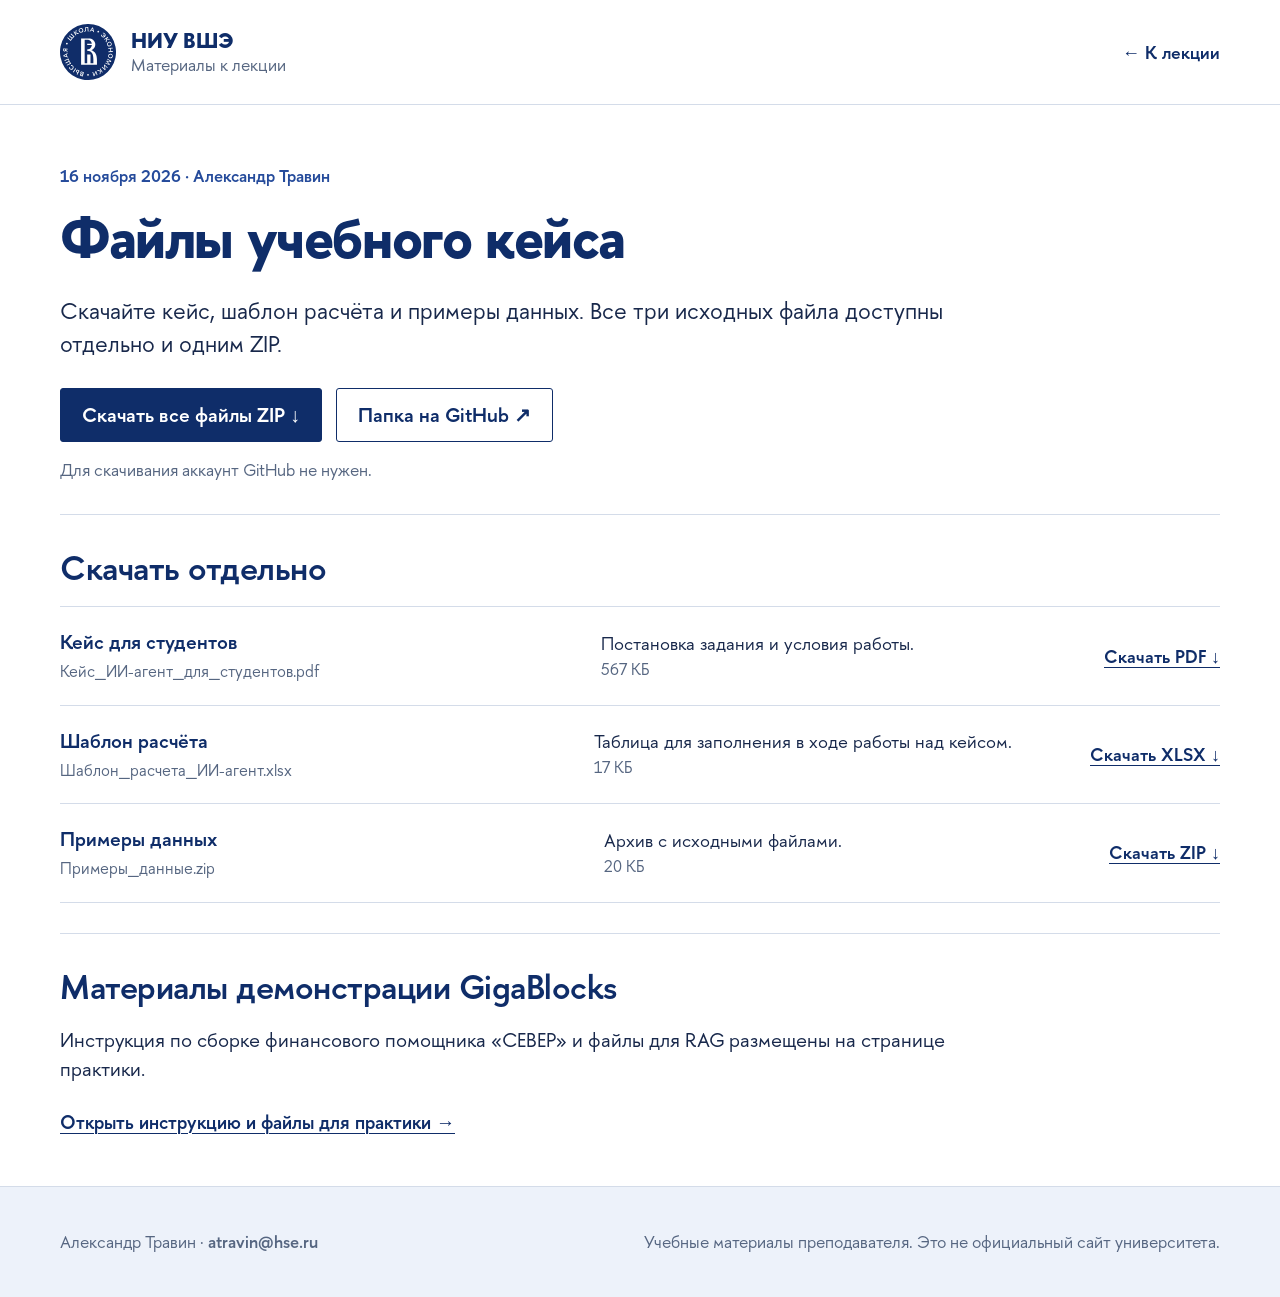
==== case/index.html @ 6192e674 "Publish student case attachments and add final QR slide" ====
<!doctype html>
<html lang="ru"><head><meta charset="utf-8"><meta name="viewport" content="width=device-width,initial-scale=1"><title>Файлы учебного кейса · НИУ ВШЭ</title><meta name="description" content="Кейс для студентов, шаблон расчёта и примеры данных к лекции Александра Травина 16 ноября 2026."><link rel="icon" href="../assets/hse-logo.svg" type="image/svg+xml"><meta name="theme-color" content="#0f2d69"><link rel="stylesheet" href="../practice/practice.css?v=13"><style>.file-size{color:var(--muted);font-size:16px}.hero{padding-bottom:32px}.section{padding-bottom:30px}.site-footer a{color:inherit}</style></head><body>
<a class="skip-link" href="#main">Перейти к файлам</a><header class="site-header"><div class="header-inner"><a class="brand" href="../#41" aria-label="Вернуться к лекции НИУ ВШЭ"><img src="../assets/hse-logo.svg" alt="" width="56" height="56"><span><strong>НИУ ВШЭ</strong><span>Материалы к лекции</span></span></a><a class="back-link" href="../#41">← К лекции</a></div></header>
<main id="main"><section class="hero"><p class="eyebrow">16 ноября 2026 · Александр Травин</p><h1>Файлы учебного кейса</h1><p class="intro">Скачайте кейс, шаблон расчёта и примеры данных. Все три исходных файла доступны отдельно и одним ZIP.</p><div class="primary-actions"><a class="button button-primary" href="case-materials.zip" download>Скачать все файлы ZIP ↓</a><a class="button button-secondary" href="https://github.com/alekstravin/genai-business-hse-2026/tree/main/case" target="_blank" rel="noopener">Папка на GitHub ↗</a></div><p class="download-note">Для скачивания аккаунт GitHub не нужен.</p></section>
<section class="section" aria-labelledby="files-title"><h2 id="files-title">Скачать отдельно</h2><ul class="file-list"><li><div class="file-name"><strong>Кейс для студентов</strong><code>Кейс_ИИ-агент_для_студентов.pdf</code></div><p>Постановка задания и условия работы.<br><span class="file-size">567 КБ</span></p><a class="file-download" href="files/%D0%9A%D0%B5%D0%B8%CC%86%D1%81_%D0%98%D0%98-%D0%B0%D0%B3%D0%B5%D0%BD%D1%82_%D0%B4%D0%BB%D1%8F_%D1%81%D1%82%D1%83%D0%B4%D0%B5%D0%BD%D1%82%D0%BE%D0%B2.pdf" download aria-label="Скачать: Кейс для студентов">Скачать PDF ↓</a></li><li><div class="file-name"><strong>Шаблон расчёта</strong><code>Шаблон_расчета_ИИ-агент.xlsx</code></div><p>Таблица для заполнения в ходе работы над кейсом.<br><span class="file-size">17 КБ</span></p><a class="file-download" href="files/%D0%A8%D0%B0%D0%B1%D0%BB%D0%BE%D0%BD_%D1%80%D0%B0%D1%81%D1%87%D0%B5%D1%82%D0%B0_%D0%98%D0%98-%D0%B0%D0%B3%D0%B5%D0%BD%D1%82.xlsx" download aria-label="Скачать: Шаблон расчёта">Скачать XLSX ↓</a></li><li><div class="file-name"><strong>Примеры данных</strong><code>Примеры_данные.zip</code></div><p>Архив с исходными файлами.<br><span class="file-size">20 КБ</span></p><a class="file-download" href="files/%D0%9F%D1%80%D0%B8%D0%BC%D0%B5%D1%80%D1%8B_%D0%B4%D0%B0%D0%BD%D0%BD%D1%8B%D0%B5.zip" download aria-label="Скачать: Примеры данных">Скачать ZIP ↓</a></li></ul></section><section class="section" aria-labelledby="demo-title"><h2 id="demo-title">Материалы демонстрации GigaBlocks</h2><p class="section-intro">Инструкция по сборке финансового помощника «СЕВЕР» и файлы для RAG размещены на странице практики.</p><a class="text-link" href="../practice/">Открыть инструкцию и файлы для практики →</a></section></main>
<footer class="site-footer"><div><p>Александр Травин · <a href="mailto:atravin@hse.ru">atravin@hse.ru</a></p><p>Учебные материалы преподавателя. Это не официальный сайт университета.</p></div></footer></body></html>
---- practice/practice.css ----
@font-face{font-family:"HSE Sans";src:url("../assets/fonts/HSESans-Regular.otf") format("opentype");font-weight:400;font-display:swap}
@font-face{font-family:"HSE Sans";src:url("../assets/fonts/HSESans-SemiBold.otf") format("opentype");font-weight:500 600;font-display:swap}
@font-face{font-family:"HSE Sans";src:url("../assets/fonts/HSESans-Bold.otf") format("opentype");font-weight:700 900;font-display:swap}
:root{--navy:#0f2d69;--blue:#254b9b;--ink:#18284b;--muted:#566681;--line:#d4dce9;--wash:#edf2fa}
*{box-sizing:border-box}
html{color-scheme:light;scroll-padding-top:24px}
body{margin:0;background:#fff;color:var(--ink);font:400 19px/1.5 "HSE Sans",Arial,sans-serif}
a{color:var(--navy);text-underline-offset:4px;text-decoration-thickness:1px}
a:hover{color:var(--blue)}
a,button,summary{touch-action:manipulation}
a:focus-visible,button:focus-visible,summary:focus-visible,pre:focus-visible{outline:3px solid var(--blue);outline-offset:4px}
[hidden]{display:none!important}
.skip-link{position:absolute;left:20px;top:12px;z-index:10;padding:12px 16px;background:var(--navy);color:#fff;transform:translateY(-160%)}
.skip-link:focus{transform:translateY(0);color:#fff}
.site-header{border-bottom:1px solid var(--line)}
.header-inner,main,.site-footer>div{width:min(1160px,calc(100% - 64px));margin:0 auto}
.header-inner{display:flex;justify-content:space-between;align-items:center;gap:24px;min-height:104px;padding:18px 0}
.brand{display:flex;align-items:center;gap:15px;color:var(--navy);text-decoration:none}
.brand img{display:block;width:56px;height:56px;flex:none}
.brand>span{display:grid;gap:3px}
.brand strong{font-size:21px;line-height:1.1;font-weight:700}
.brand>span>span{font-size:17px;line-height:1.2;color:var(--muted)}
.back-link{font-size:18px;font-weight:600;white-space:nowrap;text-decoration:none}
.hero{padding:58px 0 46px}
.eyebrow{font-size:17px;font-weight:600;color:var(--blue);margin:0 0 17px}
h1{max-width:1080px;margin:0;color:var(--navy);font-size:clamp(36px,4.6vw,58px);font-weight:700;line-height:1.08;letter-spacing:-1.4px}
.intro{max-width:960px;font-size:23px;line-height:1.45;margin:26px 0 0}
.format{font-size:18px;line-height:1.5;color:var(--muted);margin:20px 0 0}
.primary-actions,.instruction-actions{display:flex;align-items:center;flex-wrap:wrap;gap:14px;margin-top:27px}
.button{display:inline-flex;align-items:center;justify-content:center;gap:22px;min-height:54px;padding:14px 21px;border:1px solid var(--navy);border-radius:3px;font:600 20px/1.2 "HSE Sans",Arial,sans-serif;text-decoration:none;cursor:pointer}
.button-primary{background:var(--navy);color:#fff}
.button-primary:hover{background:var(--blue);border-color:var(--blue);color:#fff}
.button-secondary{background:#fff;color:var(--navy)}
.button-secondary:hover{background:var(--wash);color:var(--navy)}
.button:disabled{cursor:wait;opacity:.6}
.download-note{font-size:17px;color:var(--muted);margin:15px 0 0}
.section{padding:34px 0 39px;border-top:1px solid var(--line)}
h2{margin:0 0 18px;color:var(--navy);font-size:34px;line-height:1.15;letter-spacing:-.5px;font-weight:600}
.section-intro{max-width:940px;margin:0 0 25px;font-size:20px;line-height:1.45}
.steps{display:grid;grid-template-columns:repeat(3,minmax(0,1fr));gap:32px;padding:0;margin:27px 0 0;list-style:none;counter-reset:none}
.steps li{display:flex;align-items:flex-start;gap:15px;border-top:3px solid var(--navy);padding-top:19px}
.step-number{font-size:31px;line-height:1.1;font-weight:600;color:var(--navy);flex:none}
.steps h3{font-size:23px;line-height:1.2;font-weight:600;margin:1px 0 10px;color:var(--navy)}
.steps p{font-size:18px;line-height:1.45;margin:0}
.steps .text-link{display:inline-block;margin-top:12px;font-size:18px}
.text-link{font-weight:600}
.file-list{list-style:none;margin:0;padding:0;border-top:1px solid var(--line)}
.file-list li{display:grid;grid-template-columns:minmax(0,1.08fr) minmax(0,1fr) auto;align-items:center;gap:27px;padding:22px 0;border-bottom:1px solid var(--line)}
.file-name{min-width:0}
.file-name strong{display:block;color:var(--navy);font-size:20px;line-height:1.3;font-weight:600}
.file-name code{display:block;font:400 16px/1.4 "HSE Sans",Arial,sans-serif;color:var(--muted);margin-top:5px;overflow-wrap:anywhere}
.file-list p{font-size:18px;line-height:1.4;margin:0}
.file-download{font-size:18px;font-weight:600;white-space:nowrap;padding:10px 0}
.instruction-actions{margin-top:0}
.copy-status{min-height:26px;font-size:17px;line-height:1.45;color:var(--muted);margin:12px 0 16px}
.instruction-details{border-top:1px solid var(--line);border-bottom:1px solid var(--line)}
summary{padding:17px 0;color:var(--navy);font-size:21px;font-weight:600;line-height:1.3;cursor:pointer}
summary::marker{color:var(--blue)}
.instruction-content{padding-bottom:20px}
.loading-message,.error-message{margin:2px 0 10px;font-size:18px;line-height:1.5}
.error-message{padding:16px 18px;border-left:3px solid var(--blue);background:var(--wash)}
#promptText{font:400 18px/1.55 "HSE Sans",Arial,sans-serif;background:var(--wash);border-left:3px solid var(--navy);padding:20px 23px;margin:0;white-space:pre-wrap;overflow-wrap:anywhere;tab-size:2}
.reference-section{padding-bottom:38px}
.reference-details summary{padding:0;font-size:25px}
.reference-content{max-width:920px;padding:5px 0 0}
.reference-content p{font-size:19px;line-height:1.5;margin:17px 0}
.reference-content .text-link{display:inline-block;font-size:19px;line-height:1.4}
.site-footer{margin-top:20px;border-top:1px solid var(--line);background:var(--wash)}
.site-footer>div{display:flex;justify-content:space-between;align-items:center;gap:20px;padding:25px 0;font-size:17px;color:var(--muted)}
.site-footer a{font-weight:600;text-decoration:none}
@media(max-width:800px){
  .header-inner,main,.site-footer>div{width:calc(100% - 40px)}
  .hero{padding:42px 0 36px}
  h1{font-size:43px;letter-spacing:-1px}
  .intro{font-size:21px}
  .steps{grid-template-columns:1fr;gap:23px}
  .steps li{padding-top:16px}
  .file-list li{grid-template-columns:minmax(0,1fr) auto;column-gap:18px;row-gap:12px}
  .file-name{grid-column:1;grid-row:1}
  .file-download{grid-column:2;grid-row:1;align-self:start}
  .file-list p{grid-column:1/-1;grid-row:2}
}
@media(max-width:480px){
  body{font-size:18px}
  .header-inner{min-height:88px;gap:14px;padding:16px 0}
  .brand{gap:11px}
  .brand img{width:44px;height:44px}
  .brand strong{font-size:19px}
  .brand>span>span{font-size:15px}
  .back-link{font-size:17px}
  .hero{padding-top:33px}
  .eyebrow{font-size:16px;margin-bottom:15px}
  h1{font-size:34px;line-height:1.1;letter-spacing:-.7px}
  .intro{font-size:20px;line-height:1.45;margin-top:21px}
  .format{font-size:17px}
  .primary-actions{display:grid;grid-template-columns:1fr;gap:11px;margin-top:23px}
  .button{font-size:19px;padding:15px 17px}
  .primary-actions .button{justify-content:space-between}
  .download-note{font-size:16px}
  .section{padding:29px 0 31px}
  h2{font-size:28px;line-height:1.17;letter-spacing:-.3px}
  .section-intro{font-size:19px}
  .steps h3{font-size:22px}
  .file-list li{column-gap:12px;padding:20px 0}
  .file-name strong{font-size:19px}
  .file-name code{font-size:16px}
  .file-download{font-size:17px}
  .instruction-actions{align-items:stretch;gap:11px}
  .instruction-actions .button{width:100%}
  summary{font-size:20px}
  #promptText{padding:16px;font-size:17px;line-height:1.5}
  .reference-details summary{font-size:24px}
  .reference-content p,.reference-content .text-link{font-size:18px}
  .site-footer>div{align-items:flex-start;flex-direction:column;gap:11px;font-size:16px}
}
@media(prefers-reduced-motion:reduce){*{animation:none!important;transition:none!important;scroll-behavior:auto!important}}
@media print{.site-header,.primary-actions,.instruction-actions,.site-footer,.copy-status{display:none}main{width:100%}.hero{padding:0 0 24px}.section{break-inside:avoid}h1{font-size:30px}h2{font-size:24px}}
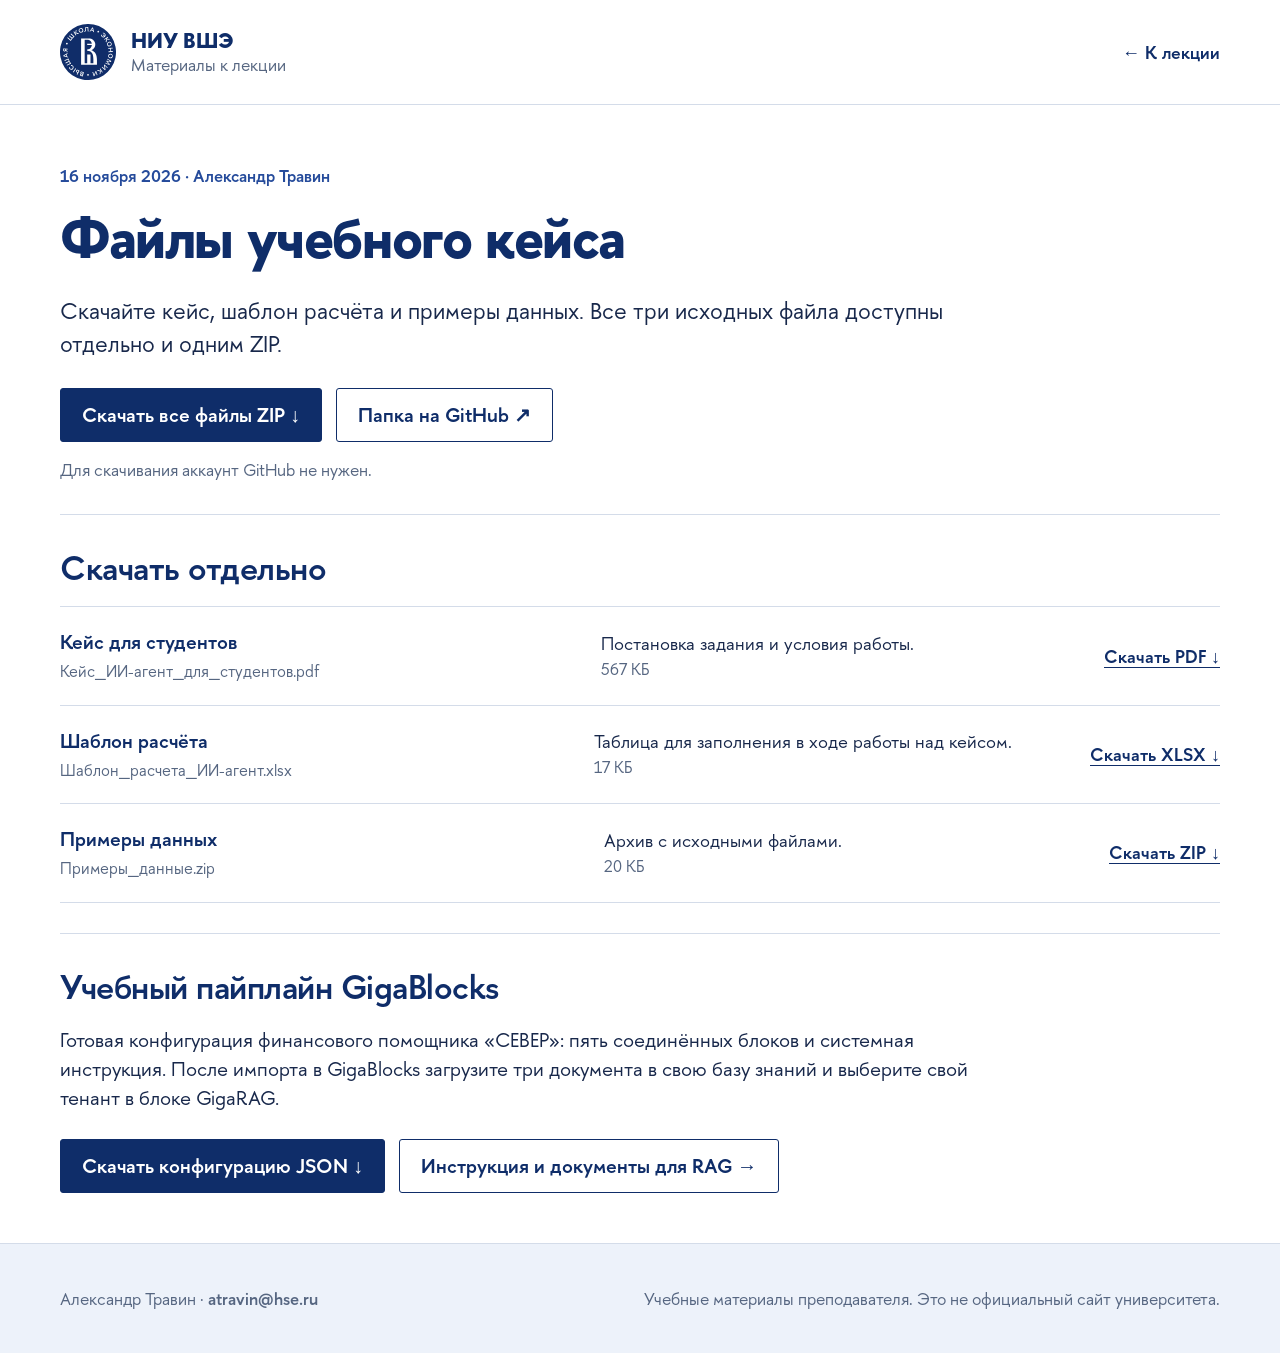
==== commit 9644904b: "Make ready GigaBlocks pipeline configuration easy to find" ====
--- a/case/index.html
+++ b/case/index.html
@@ -2,5 +2,5 @@
 <html lang="ru"><head><meta charset="utf-8"><meta name="viewport" content="width=device-width,initial-scale=1"><title>Файлы учебного кейса · НИУ ВШЭ</title><meta name="description" content="Кейс для студентов, шаблон расчёта и примеры данных к лекции Александра Травина 16 ноября 2026."><link rel="icon" href="../assets/hse-logo.svg" type="image/svg+xml"><meta name="theme-color" content="#0f2d69"><link rel="stylesheet" href="../practice/practice.css?v=13"><style>.file-size{color:var(--muted);font-size:16px}.hero{padding-bottom:32px}.section{padding-bottom:30px}.site-footer a{color:inherit}</style></head><body>
 <a class="skip-link" href="#main">Перейти к файлам</a><header class="site-header"><div class="header-inner"><a class="brand" href="../#41" aria-label="Вернуться к лекции НИУ ВШЭ"><img src="../assets/hse-logo.svg" alt="" width="56" height="56"><span><strong>НИУ ВШЭ</strong><span>Материалы к лекции</span></span></a><a class="back-link" href="../#41">← К лекции</a></div></header>
 <main id="main"><section class="hero"><p class="eyebrow">16 ноября 2026 · Александр Травин</p><h1>Файлы учебного кейса</h1><p class="intro">Скачайте кейс, шаблон расчёта и примеры данных. Все три исходных файла доступны отдельно и одним ZIP.</p><div class="primary-actions"><a class="button button-primary" href="case-materials.zip" download>Скачать все файлы ZIP ↓</a><a class="button button-secondary" href="https://github.com/alekstravin/genai-business-hse-2026/tree/main/case" target="_blank" rel="noopener">Папка на GitHub ↗</a></div><p class="download-note">Для скачивания аккаунт GitHub не нужен.</p></section>
-<section class="section" aria-labelledby="files-title"><h2 id="files-title">Скачать отдельно</h2><ul class="file-list"><li><div class="file-name"><strong>Кейс для студентов</strong><code>Кейс_ИИ-агент_для_студентов.pdf</code></div><p>Постановка задания и условия работы.<br><span class="file-size">567 КБ</span></p><a class="file-download" href="files/%D0%9A%D0%B5%D0%B8%CC%86%D1%81_%D0%98%D0%98-%D0%B0%D0%B3%D0%B5%D0%BD%D1%82_%D0%B4%D0%BB%D1%8F_%D1%81%D1%82%D1%83%D0%B4%D0%B5%D0%BD%D1%82%D0%BE%D0%B2.pdf" download aria-label="Скачать: Кейс для студентов">Скачать PDF ↓</a></li><li><div class="file-name"><strong>Шаблон расчёта</strong><code>Шаблон_расчета_ИИ-агент.xlsx</code></div><p>Таблица для заполнения в ходе работы над кейсом.<br><span class="file-size">17 КБ</span></p><a class="file-download" href="files/%D0%A8%D0%B0%D0%B1%D0%BB%D0%BE%D0%BD_%D1%80%D0%B0%D1%81%D1%87%D0%B5%D1%82%D0%B0_%D0%98%D0%98-%D0%B0%D0%B3%D0%B5%D0%BD%D1%82.xlsx" download aria-label="Скачать: Шаблон расчёта">Скачать XLSX ↓</a></li><li><div class="file-name"><strong>Примеры данных</strong><code>Примеры_данные.zip</code></div><p>Архив с исходными файлами.<br><span class="file-size">20 КБ</span></p><a class="file-download" href="files/%D0%9F%D1%80%D0%B8%D0%BC%D0%B5%D1%80%D1%8B_%D0%B4%D0%B0%D0%BD%D0%BD%D1%8B%D0%B5.zip" download aria-label="Скачать: Примеры данных">Скачать ZIP ↓</a></li></ul></section><section class="section" aria-labelledby="demo-title"><h2 id="demo-title">Материалы демонстрации GigaBlocks</h2><p class="section-intro">Инструкция по сборке финансового помощника «СЕВЕР» и файлы для RAG размещены на странице практики.</p><a class="text-link" href="../practice/">Открыть инструкцию и файлы для практики →</a></section></main>
+<section class="section" aria-labelledby="files-title"><h2 id="files-title">Скачать отдельно</h2><ul class="file-list"><li><div class="file-name"><strong>Кейс для студентов</strong><code>Кейс_ИИ-агент_для_студентов.pdf</code></div><p>Постановка задания и условия работы.<br><span class="file-size">567 КБ</span></p><a class="file-download" href="files/%D0%9A%D0%B5%D0%B9%D1%81_%D0%98%D0%98-%D0%B0%D0%B3%D0%B5%D0%BD%D1%82_%D0%B4%D0%BB%D1%8F_%D1%81%D1%82%D1%83%D0%B4%D0%B5%D0%BD%D1%82%D0%BE%D0%B2.pdf" download aria-label="Скачать: Кейс для студентов">Скачать PDF ↓</a></li><li><div class="file-name"><strong>Шаблон расчёта</strong><code>Шаблон_расчета_ИИ-агент.xlsx</code></div><p>Таблица для заполнения в ходе работы над кейсом.<br><span class="file-size">17 КБ</span></p><a class="file-download" href="files/%D0%A8%D0%B0%D0%B1%D0%BB%D0%BE%D0%BD_%D1%80%D0%B0%D1%81%D1%87%D0%B5%D1%82%D0%B0_%D0%98%D0%98-%D0%B0%D0%B3%D0%B5%D0%BD%D1%82.xlsx" download aria-label="Скачать: Шаблон расчёта">Скачать XLSX ↓</a></li><li><div class="file-name"><strong>Примеры данных</strong><code>Примеры_данные.zip</code></div><p>Архив с исходными файлами.<br><span class="file-size">20 КБ</span></p><a class="file-download" href="files/%D0%9F%D1%80%D0%B8%D0%BC%D0%B5%D1%80%D1%8B_%D0%B4%D0%B0%D0%BD%D0%BD%D1%8B%D0%B5.zip" download aria-label="Скачать: Примеры данных">Скачать ZIP ↓</a></li></ul></section><section class="section" aria-labelledby="demo-title"><h2 id="demo-title">Учебный пайплайн GigaBlocks</h2><p class="section-intro">Готовая конфигурация финансового помощника «СЕВЕР»: пять соединённых блоков и системная инструкция. После импорта в GigaBlocks загрузите три документа в свою базу знаний и выберите свой тенант в блоке GigaRAG.</p><div class="primary-actions"><a class="button button-primary" href="../practice/ready-agent.json" download>Скачать конфигурацию JSON ↓</a><a class="button button-secondary" href="../practice/#ready-pipeline">Инструкция и документы для RAG →</a></div></section></main>
 <footer class="site-footer"><div><p>Александр Травин · <a href="mailto:atravin@hse.ru">atravin@hse.ru</a></p><p>Учебные материалы преподавателя. Это не официальный сайт университета.</p></div></footer></body></html>
